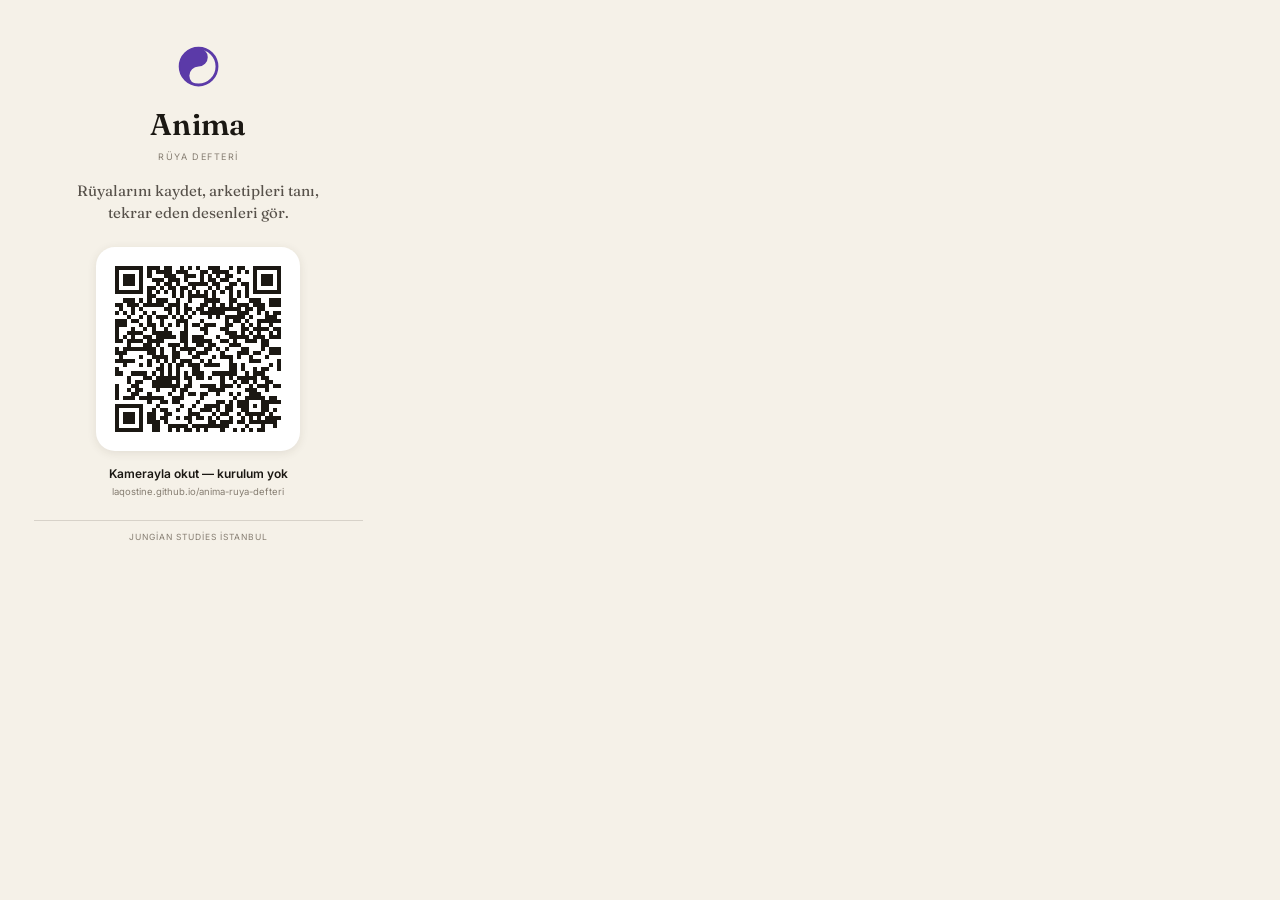
==== qr/kart.html @ 94b50983 "Shorter auto-titles, full-width odd stat tile, deferred symbol-blur render, QR card assets Co-Author" ====
<!doctype html><html lang="tr"><head><meta charset="utf-8">
<title>Anima — QR kartı</title>
<link rel="preconnect" href="https://fonts.googleapis.com"><link rel="preconnect" href="https://fonts.gstatic.com" crossorigin>
<link rel="stylesheet" href="https://fonts.googleapis.com/css2?family=Fraunces:opsz,wght@9..144,400;9..144,500;9..144,600&family=Inter:wght@400;500;600&display=swap">
<style>
  @page { size: A6; margin: 0; }
  * { box-sizing: border-box; margin: 0; }
  body { width: 105mm; height: 148mm; background: #F5F1E8; color: #1B1813;
         font-family: 'Inter', sans-serif; display: flex; flex-direction: column;
         align-items: center; justify-content: space-between; padding: 11mm 9mm 8mm;
         text-align: center; -webkit-font-smoothing: antialiased; }
  .mark { width: 13mm; height: 13mm; }
  .name { font-family: 'Fraunces', serif; font-size: 30px; font-weight: 600; letter-spacing: .01em; margin-top: 3mm; }
  .kicker { font-size: 9px; letter-spacing: .16em; text-transform: uppercase; color: #857D71; margin-top: 2mm; }
  .lede { font-family: 'Fraunces', serif; font-size: 15px; line-height: 1.45; color: #57514A; margin-top: 5mm; max-width: 78mm; }
  .qrwrap { background: #fff; padding: 5mm; border-radius: 5mm; box-shadow: 0 2px 10px rgba(60,48,30,.10); margin-top: 6mm; }
  .qr { width: 44mm; height: 44mm; display: block; }
  .cta { font-size: 12px; font-weight: 600; margin-top: 4mm; }
  .url { font-size: 9.5px; color: #857D71; margin-top: 1.5mm; word-break: break-all; }
  .foot { font-size: 8.5px; letter-spacing: .12em; text-transform: uppercase; color: #857D71;
          border-top: .3mm solid rgba(28,25,20,.14); padding-top: 3mm; width: 100%; margin-top: 6mm; }
</style></head><body>
  <div>
    <svg class="mark" viewBox="0 0 24 24" fill="none"><circle cx="12" cy="12" r="9" stroke="#5B3AA8" stroke-width="1.4"/><path d="M12 3a9 9 0 0 0 0 18a4.5 4.5 0 0 1 0-9a4.5 4.5 0 0 0 0-9Z" fill="#5B3AA8"/></svg>
    <div class="name">Anima</div>
    <div class="kicker">Rüya Defteri</div>
    <p class="lede">Rüyalarını kaydet, arketipleri&nbsp;tanı,<br>tekrar eden desenleri&nbsp;gör.</p>
  </div>
  <div>
    <div class="qrwrap"><svg class="qr" xmlns="http://www.w3.org/2000/svg" viewBox="0 0 41 41" shape-rendering="crispEdges"><path stroke="#1B1813" d="M0 0.5h7m1 0h3m1 0h2m2 0h1m1 0h1m1 0h1m2 0h3m2 0h1m1 0h2m2 0h7M0 1.5h1m5 0h1m1 0h1m1 0h4m1 0h3m3 0h2m1 0h4m2 0h1m1 0h1m1 0h1m5 0h1M0 2.5h1m1 0h3m1 0h1m1 0h1m3 0h3m2 0h3m1 0h1m1 0h1m1 0h1m1 0h2m5 0h1m1 0h3m1 0h1M0 3.5h1m1 0h3m1 0h1m2 0h3m1 0h3m1 0h1m3 0h1m1 0h2m1 0h2m2 0h1m3 0h1m1 0h3m1 0h1M0 4.5h1m1 0h3m1 0h1m3 0h1m1 0h2m1 0h1m2 0h5m1 0h2m2 0h2m1 0h2m1 0h1m1 0h3m1 0h1M0 5.5h1m5 0h1m1 0h2m1 0h1m1 0h2m1 0h2m1 0h1m3 0h1m1 0h1m1 0h2m3 0h1m1 0h1m5 0h1M0 6.5h7m1 0h1m1 0h1m1 0h1m1 0h1m1 0h1m1 0h1m1 0h1m1 0h1m1 0h1m1 0h1m1 0h1m1 0h1m1 0h1m1 0h7M8 7.5h2m4 0h1m1 0h1m1 0h5m1 0h1m3 0h1m1 0h1m1 0h1M2 8.5h3m1 0h1m1 0h1m1 0h3m2 0h1m2 0h1m3 0h4m2 0h2m3 0h3m2 0h3M0 9.5h2m1 0h3m1 0h5m1 0h3m1 0h1m3 0h2m1 0h1m1 0h1m1 0h1m1 0h3m1 0h3m1 0h3M1 10.5h1m2 0h1m1 0h1m5 0h2m1 0h1m1 0h2m1 0h2m1 0h8m1 0h2m1 0h2M0 11.5h1m1 0h1m1 0h1m2 0h1m1 0h1m3 0h1m1 0h1m1 0h1m1 0h1m1 0h6m3 0h3m2 0h1m1 0h1m1 0h2M3 12.5h1m2 0h1m1 0h1m1 0h3m1 0h1m1 0h1m1 0h1m4 0h1m1 0h1m1 0h5m1 0h1m3 0h3M0 13.5h3m1 0h2m2 0h1m2 0h1m3 0h3m3 0h1m5 0h1m1 0h2m1 0h1m2 0h6M0 14.5h3m3 0h1m1 0h2m1 0h1m1 0h1m1 0h1m1 0h1m1 0h2m1 0h3m2 0h2m2 0h1m1 0h1m1 0h1m2 0h1M0 15.5h1m3 0h1m2 0h1m1 0h1m2 0h1m4 0h1m3 0h2m3 0h2m3 0h2m1 0h4m1 0h2M0 16.5h1m2 0h4m2 0h5m2 0h2m4 0h1m4 0h3m1 0h1m1 0h1m1 0h1m2 0h1m1 0h1M0 17.5h1m1 0h1m1 0h1m2 0h2m1 0h5m1 0h2m1 0h3m3 0h1m2 0h5m1 0h3m1 0h3M0 18.5h2m1 0h4m1 0h4m4 0h2m1 0h5m2 0h2m1 0h1m2 0h3m1 0h2M3 19.5h1m3 0h2m1 0h1m2 0h3m1 0h1m2 0h2m1 0h2m3 0h3m5 0h2M0 20.5h1m1 0h8m1 0h1m2 0h1m1 0h4m2 0h2m1 0h1m1 0h1m3 0h2m3 0h1m1 0h3M0 21.5h3m5 0h2m1 0h1m2 0h2m2 0h1m1 0h3m3 0h1m3 0h3m1 0h2m2 0h3M1 22.5h1m4 0h1m2 0h4m1 0h2m3 0h2m3 0h1m1 0h3m1 0h1m2 0h1m3 0h1M0 23.5h5m3 0h1m1 0h1m1 0h1m1 0h1m1 0h3m2 0h1m1 0h1m4 0h1m4 0h3m4 0h1M2 24.5h1m3 0h1m1 0h1m2 0h1m1 0h1m1 0h2m1 0h3m1 0h4m2 0h2m1 0h1m6 0h1m1 0h1M0 25.5h1m9 0h2m1 0h1m1 0h1m3 0h2m7 0h2m1 0h1m2 0h1m1 0h2m2 0h1M0 26.5h2m2 0h4m1 0h1m1 0h1m1 0h1m1 0h1m1 0h1m1 0h3m2 0h6m2 0h1m1 0h3M3 27.5h1m3 0h2m1 0h6m1 0h2m1 0h2m1 0h1m2 0h1m1 0h1m1 0h5m1 0h2M3 28.5h1m1 0h2m2 0h5m1 0h1m2 0h1m7 0h1m2 0h1m1 0h2m1 0h1m2 0h2M0 29.5h1m3 0h2m3 0h7m1 0h2m2 0h4m1 0h3m1 0h1m2 0h1m1 0h3m1 0h2M0 30.5h1m2 0h1m1 0h2m3 0h1m3 0h1m1 0h2m5 0h4m5 0h3m2 0h1M0 31.5h1m3 0h2m2 0h1m4 0h1m2 0h1m1 0h2m1 0h2m2 0h1m2 0h1m1 0h1m2 0h3M0 32.5h1m1 0h3m1 0h6m2 0h3m4 0h1m7 0h1m2 0h5m1 0h2M8 33.5h1m2 0h2m1 0h2m4 0h1m4 0h2m1 0h1m1 0h3m3 0h5M0 34.5h7m3 0h1m5 0h1m2 0h1m2 0h4m1 0h2m1 0h3m1 0h1m1 0h2M0 35.5h1m5 0h1m2 0h1m1 0h2m2 0h1m2 0h1m2 0h3m1 0h1m1 0h2m2 0h2m3 0h2m1 0h1M0 36.5h1m1 0h3m1 0h1m1 0h2m2 0h2m4 0h3m3 0h1m1 0h2m2 0h1m1 0h5m1 0h1M0 37.5h1m1 0h3m1 0h1m1 0h2m1 0h2m2 0h1m1 0h2m1 0h2m1 0h1m1 0h1m2 0h1m2 0h1m1 0h1m1 0h1m1 0h4M0 38.5h1m1 0h3m1 0h1m1 0h3m1 0h1m5 0h1m4 0h2m1 0h3m1 0h2m1 0h7M0 39.5h1m5 0h1m2 0h2m2 0h5m1 0h9m4 0h1m3 0h1m2 0h1M0 40.5h7m2 0h2m2 0h1m1 0h1m1 0h2m1 0h1m1 0h1m3 0h1m2 0h1m1 0h1m1 0h1m1 0h2"/></svg>
</div>
    <div class="cta">Kamerayla okut — kurulum yok</div>
    <div class="url">laqostine.github.io/anima-ruya-defteri</div>
  </div>
  <div class="foot">Jungian Studies İstanbul</div>
</body></html>
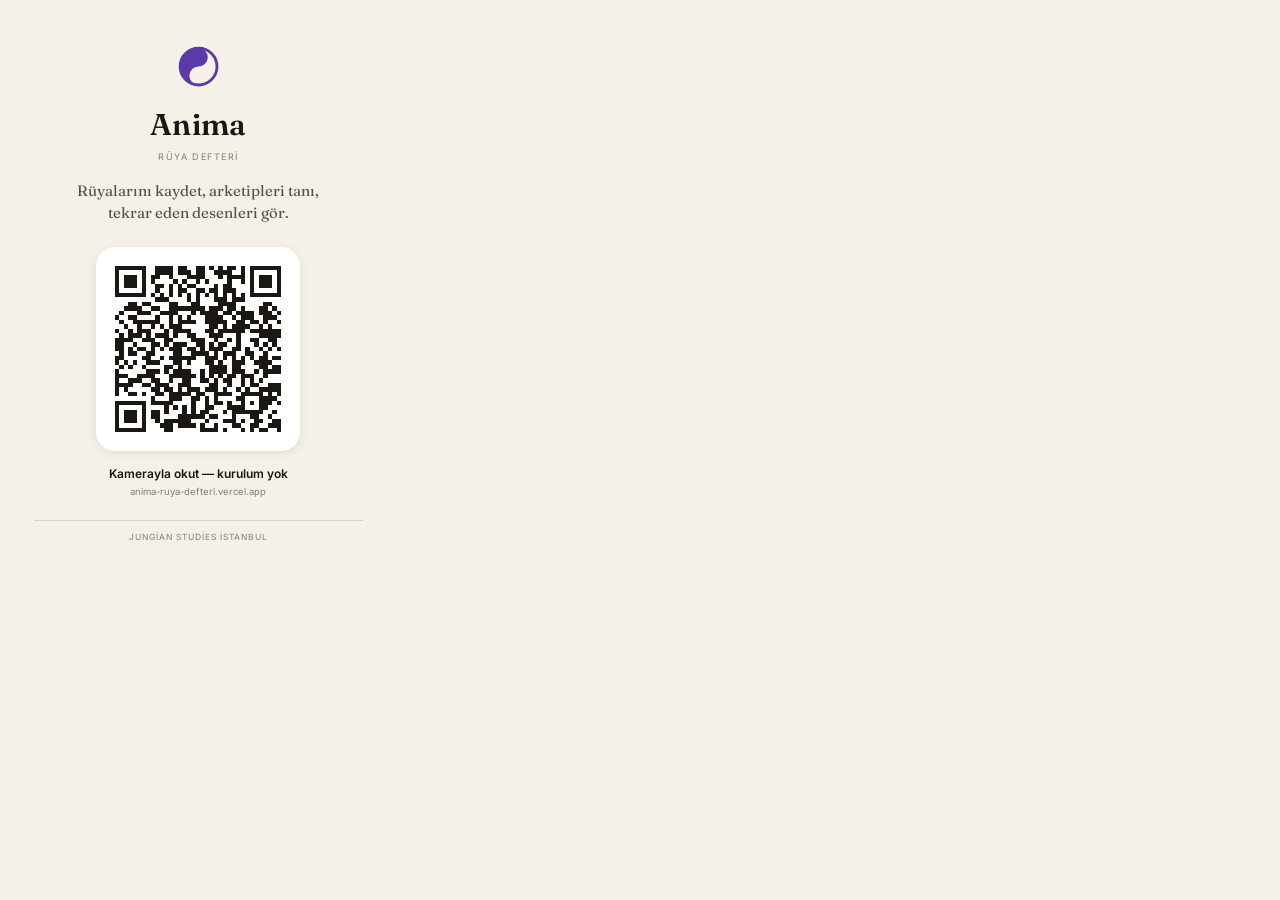
==== commit 05972355: "Point QR at the Vercel URL Co-Authored-By: Claude Opus 5 <noreply@anthropic.com>" ====
--- a/qr/kart.html
+++ b/qr/kart.html
@@ -27,10 +27,10 @@
     <p class="lede">Rüyalarını kaydet, arketipleri&nbsp;tanı,<br>tekrar eden desenleri&nbsp;gör.</p>
   </div>
   <div>
-    <div class="qrwrap"><svg class="qr" xmlns="http://www.w3.org/2000/svg" viewBox="0 0 41 41" shape-rendering="crispEdges"><path stroke="#1B1813" d="M0 0.5h7m1 0h3m1 0h2m2 0h1m1 0h1m1 0h1m2 0h3m2 0h1m1 0h2m2 0h7M0 1.5h1m5 0h1m1 0h1m1 0h4m1 0h3m3 0h2m1 0h4m2 0h1m1 0h1m1 0h1m5 0h1M0 2.5h1m1 0h3m1 0h1m1 0h1m3 0h3m2 0h3m1 0h1m1 0h1m1 0h1m1 0h2m5 0h1m1 0h3m1 0h1M0 3.5h1m1 0h3m1 0h1m2 0h3m1 0h3m1 0h1m3 0h1m1 0h2m1 0h2m2 0h1m3 0h1m1 0h3m1 0h1M0 4.5h1m1 0h3m1 0h1m3 0h1m1 0h2m1 0h1m2 0h5m1 0h2m2 0h2m1 0h2m1 0h1m1 0h3m1 0h1M0 5.5h1m5 0h1m1 0h2m1 0h1m1 0h2m1 0h2m1 0h1m3 0h1m1 0h1m1 0h2m3 0h1m1 0h1m5 0h1M0 6.5h7m1 0h1m1 0h1m1 0h1m1 0h1m1 0h1m1 0h1m1 0h1m1 0h1m1 0h1m1 0h1m1 0h1m1 0h1m1 0h1m1 0h7M8 7.5h2m4 0h1m1 0h1m1 0h5m1 0h1m3 0h1m1 0h1m1 0h1M2 8.5h3m1 0h1m1 0h1m1 0h3m2 0h1m2 0h1m3 0h4m2 0h2m3 0h3m2 0h3M0 9.5h2m1 0h3m1 0h5m1 0h3m1 0h1m3 0h2m1 0h1m1 0h1m1 0h1m1 0h3m1 0h3m1 0h3M1 10.5h1m2 0h1m1 0h1m5 0h2m1 0h1m1 0h2m1 0h2m1 0h8m1 0h2m1 0h2M0 11.5h1m1 0h1m1 0h1m2 0h1m1 0h1m3 0h1m1 0h1m1 0h1m1 0h1m1 0h6m3 0h3m2 0h1m1 0h1m1 0h2M3 12.5h1m2 0h1m1 0h1m1 0h3m1 0h1m1 0h1m1 0h1m4 0h1m1 0h1m1 0h5m1 0h1m3 0h3M0 13.5h3m1 0h2m2 0h1m2 0h1m3 0h3m3 0h1m5 0h1m1 0h2m1 0h1m2 0h6M0 14.5h3m3 0h1m1 0h2m1 0h1m1 0h1m1 0h1m1 0h1m1 0h2m1 0h3m2 0h2m2 0h1m1 0h1m1 0h1m2 0h1M0 15.5h1m3 0h1m2 0h1m1 0h1m2 0h1m4 0h1m3 0h2m3 0h2m3 0h2m1 0h4m1 0h2M0 16.5h1m2 0h4m2 0h5m2 0h2m4 0h1m4 0h3m1 0h1m1 0h1m1 0h1m2 0h1m1 0h1M0 17.5h1m1 0h1m1 0h1m2 0h2m1 0h5m1 0h2m1 0h3m3 0h1m2 0h5m1 0h3m1 0h3M0 18.5h2m1 0h4m1 0h4m4 0h2m1 0h5m2 0h2m1 0h1m2 0h3m1 0h2M3 19.5h1m3 0h2m1 0h1m2 0h3m1 0h1m2 0h2m1 0h2m3 0h3m5 0h2M0 20.5h1m1 0h8m1 0h1m2 0h1m1 0h4m2 0h2m1 0h1m1 0h1m3 0h2m3 0h1m1 0h3M0 21.5h3m5 0h2m1 0h1m2 0h2m2 0h1m1 0h3m3 0h1m3 0h3m1 0h2m2 0h3M1 22.5h1m4 0h1m2 0h4m1 0h2m3 0h2m3 0h1m1 0h3m1 0h1m2 0h1m3 0h1M0 23.5h5m3 0h1m1 0h1m1 0h1m1 0h1m1 0h3m2 0h1m1 0h1m4 0h1m4 0h3m4 0h1M2 24.5h1m3 0h1m1 0h1m2 0h1m1 0h1m1 0h2m1 0h3m1 0h4m2 0h2m1 0h1m6 0h1m1 0h1M0 25.5h1m9 0h2m1 0h1m1 0h1m3 0h2m7 0h2m1 0h1m2 0h1m1 0h2m2 0h1M0 26.5h2m2 0h4m1 0h1m1 0h1m1 0h1m1 0h1m1 0h1m1 0h3m2 0h6m2 0h1m1 0h3M3 27.5h1m3 0h2m1 0h6m1 0h2m1 0h2m1 0h1m2 0h1m1 0h1m1 0h5m1 0h2M3 28.5h1m1 0h2m2 0h5m1 0h1m2 0h1m7 0h1m2 0h1m1 0h2m1 0h1m2 0h2M0 29.5h1m3 0h2m3 0h7m1 0h2m2 0h4m1 0h3m1 0h1m2 0h1m1 0h3m1 0h2M0 30.5h1m2 0h1m1 0h2m3 0h1m3 0h1m1 0h2m5 0h4m5 0h3m2 0h1M0 31.5h1m3 0h2m2 0h1m4 0h1m2 0h1m1 0h2m1 0h2m2 0h1m2 0h1m1 0h1m2 0h3M0 32.5h1m1 0h3m1 0h6m2 0h3m4 0h1m7 0h1m2 0h5m1 0h2M8 33.5h1m2 0h2m1 0h2m4 0h1m4 0h2m1 0h1m1 0h3m3 0h5M0 34.5h7m3 0h1m5 0h1m2 0h1m2 0h4m1 0h2m1 0h3m1 0h1m1 0h2M0 35.5h1m5 0h1m2 0h1m1 0h2m2 0h1m2 0h1m2 0h3m1 0h1m1 0h2m2 0h2m3 0h2m1 0h1M0 36.5h1m1 0h3m1 0h1m1 0h2m2 0h2m4 0h3m3 0h1m1 0h2m2 0h1m1 0h5m1 0h1M0 37.5h1m1 0h3m1 0h1m1 0h2m1 0h2m2 0h1m1 0h2m1 0h2m1 0h1m1 0h1m2 0h1m2 0h1m1 0h1m1 0h1m1 0h4M0 38.5h1m1 0h3m1 0h1m1 0h3m1 0h1m5 0h1m4 0h2m1 0h3m1 0h2m1 0h7M0 39.5h1m5 0h1m2 0h2m2 0h5m1 0h9m4 0h1m3 0h1m2 0h1M0 40.5h7m2 0h2m2 0h1m1 0h1m1 0h2m1 0h1m1 0h1m3 0h1m2 0h1m1 0h1m1 0h1m1 0h2"/></svg>
+    <div class="qrwrap"><svg class="qr" xmlns="http://www.w3.org/2000/svg" viewBox="0 0 37 37" shape-rendering="crispEdges"><path stroke="#1B1813" d="M0 0.5h7m2 0h4m1 0h2m2 0h2m1 0h1m1 0h1m1 0h2m1 0h1m1 0h7M0 1.5h1m5 0h1m2 0h4m1 0h3m1 0h2m2 0h4m2 0h1m1 0h1m5 0h1M0 2.5h1m1 0h3m1 0h1m1 0h2m2 0h1m3 0h4m3 0h1m1 0h4m1 0h1m1 0h3m1 0h1M0 3.5h1m1 0h3m1 0h1m1 0h1m4 0h1m1 0h1m2 0h1m1 0h1m4 0h1m2 0h1m1 0h1m1 0h3m1 0h1M0 4.5h1m1 0h3m1 0h1m2 0h2m1 0h1m1 0h1m1 0h2m4 0h1m1 0h2m4 0h1m1 0h3m1 0h1M0 5.5h1m5 0h1m2 0h1m2 0h1m1 0h2m2 0h2m1 0h2m1 0h3m3 0h1m5 0h1M0 6.5h7m1 0h1m1 0h1m1 0h1m1 0h1m1 0h1m1 0h1m1 0h1m1 0h1m1 0h1m1 0h1m1 0h1m1 0h7M9 7.5h3m4 0h1m1 0h1m3 0h3m1 0h3M3 8.5h2m1 0h2m4 0h2m3 0h2m4 0h4m6 0h2M2 9.5h4m2 0h2m2 0h8m1 0h3m1 0h2m1 0h1m3 0h2m1 0h1M1 10.5h1m3 0h3m2 0h4m3 0h1m1 0h4m1 0h2m1 0h4m1 0h3m1 0h1M0 11.5h1m2 0h2m4 0h1m2 0h1m1 0h1m1 0h1m3 0h4m2 0h1m1 0h3m2 0h3M1 12.5h1m2 0h6m2 0h1m1 0h4m2 0h5m2 0h2m1 0h2m1 0h1m2 0h1M2 13.5h1m2 0h1m2 0h1m1 0h1m1 0h3m6 0h2m1 0h1m1 0h4m2 0h1m1 0h1M0 14.5h1m2 0h1m1 0h3m3 0h1m1 0h4m3 0h2m1 0h6m1 0h7M1 15.5h1m1 0h3m1 0h1m1 0h3m1 0h1m2 0h2m3 0h3m3 0h1m4 0h5M0 16.5h4m2 0h3m2 0h2m4 0h3m2 0h1m2 0h1m1 0h1m2 0h2m2 0h2M0 17.5h2m2 0h1m3 0h2m1 0h1m1 0h3m2 0h2m1 0h1m1 0h2m2 0h1m3 0h1m1 0h1m1 0h1M0 18.5h2m1 0h1m1 0h2m1 0h1m1 0h1m1 0h3m1 0h2m1 0h1m1 0h3m2 0h2m1 0h1m2 0h1m1 0h1m1 0h1M1 19.5h1m1 0h2m2 0h2m4 0h2m2 0h4m1 0h1m1 0h3m2 0h2m2 0h1M0 20.5h2m4 0h2m2 0h1m1 0h6m2 0h3m1 0h1m1 0h1m1 0h1m1 0h1m1 0h2m1 0h2M0 21.5h1m1 0h1m1 0h1m2 0h3m3 0h2m1 0h1m3 0h2m1 0h1m2 0h3m2 0h4M1 22.5h1m1 0h1m2 0h1m4 0h2m1 0h1m6 0h4m1 0h2m4 0h2m1 0h2M0 23.5h1m6 0h3m1 0h1m1 0h4m2 0h1m1 0h4m1 0h3m2 0h1m1 0h4M0 24.5h3m2 0h4m3 0h6m1 0h1m1 0h1m1 0h1m1 0h2m1 0h3m2 0h1M0 25.5h1m2 0h3m2 0h2m2 0h1m2 0h2m2 0h2m1 0h1m1 0h2m2 0h1m1 0h1m1 0h1M0 26.5h4m2 0h2m1 0h3m2 0h3m4 0h2m2 0h1m2 0h1m1 0h2m2 0h3M0 27.5h1m1 0h1m5 0h2m1 0h2m1 0h1m1 0h3m1 0h3m1 0h1m2 0h1m1 0h1m2 0h5M0 28.5h1m2 0h2m1 0h1m2 0h2m1 0h5m1 0h2m2 0h4m2 0h5m1 0h1m1 0h1M8 29.5h1m3 0h3m2 0h2m1 0h1m1 0h1m4 0h2m3 0h4M0 30.5h7m1 0h5m4 0h1m2 0h1m1 0h2m1 0h1m2 0h1m1 0h1m1 0h3m1 0h1M0 31.5h1m5 0h1m4 0h1m1 0h1m1 0h1m1 0h1m2 0h2m3 0h4m3 0h2M0 32.5h1m1 0h3m1 0h1m1 0h2m1 0h1m3 0h1m1 0h1m1 0h2m3 0h1m1 0h7m2 0h1M0 33.5h1m1 0h3m1 0h1m1 0h2m4 0h6m1 0h2m3 0h1m3 0h2m2 0h1M0 34.5h1m1 0h3m1 0h1m2 0h1m1 0h6m3 0h1m3 0h3m1 0h1m2 0h2m2 0h2M0 35.5h1m5 0h1m3 0h3m1 0h4m1 0h1m2 0h1m3 0h2m2 0h2m2 0h3M0 36.5h7m4 0h2m6 0h4m1 0h1m3 0h1m1 0h1m1 0h2m2 0h1"/></svg>
 </div>
     <div class="cta">Kamerayla okut — kurulum yok</div>
-    <div class="url">laqostine.github.io/anima-ruya-defteri</div>
+    <div class="url">anima-ruya-defteri.vercel.app</div>
   </div>
   <div class="foot">Jungian Studies İstanbul</div>
 </body></html>
